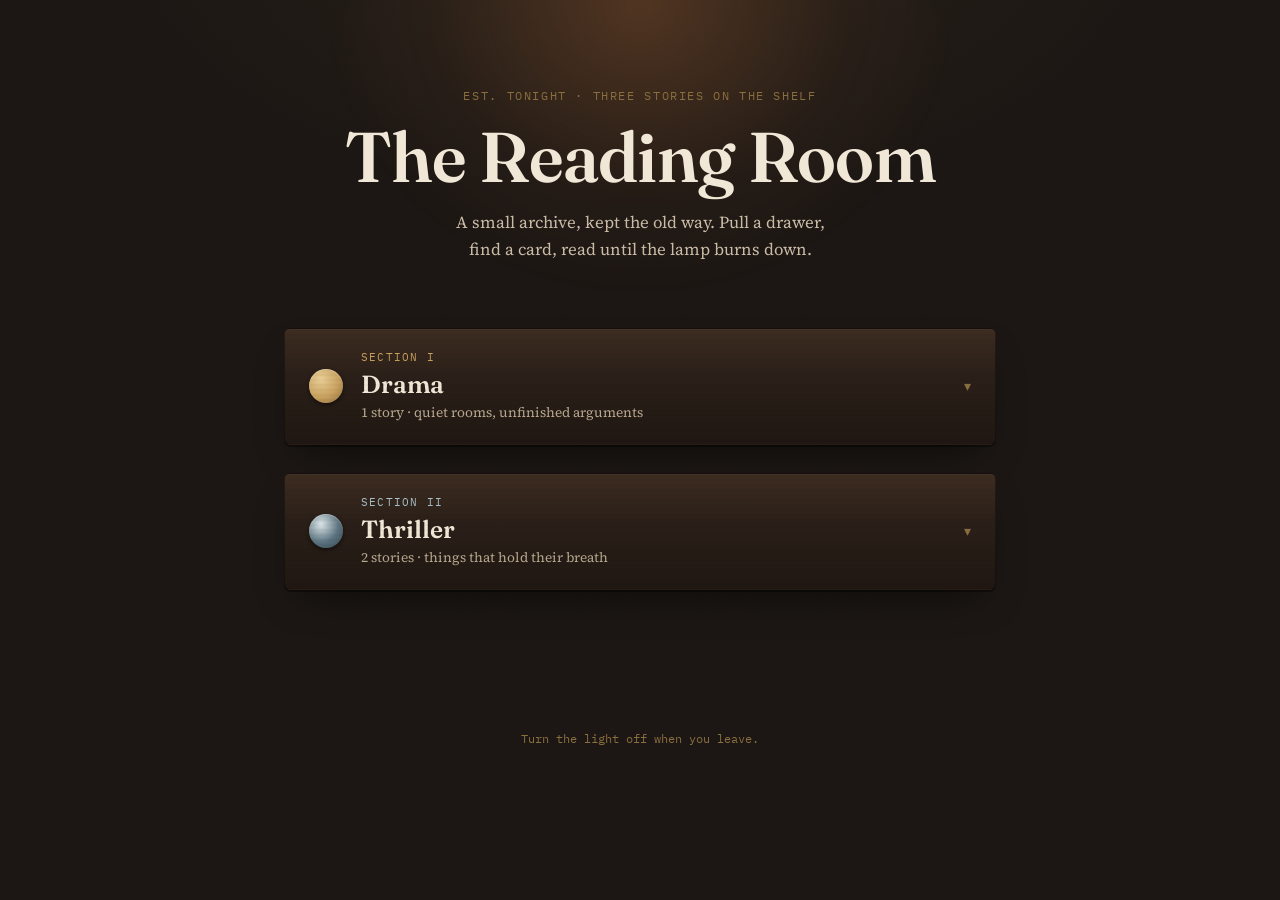
==== index.html @ 81f216c8 "Add files via upload" ====
<!doctype html>
<html lang="en">
<head>
<meta charset="UTF-8">
<meta name="viewport" content="width=device-width, initial-scale=1.0">
<title>The Reading Room — a small archive of stories</title>
<meta name="description" content="A small archive of three stories — one drama, two thrillers — shelved like a card catalog and read like a book.">

<link rel="preconnect" href="https://fonts.googleapis.com">
<link rel="preconnect" href="https://fonts.gstatic.com" crossorigin>
<link href="https://fonts.googleapis.com/css2?family=Fraunces:ital,opsz,wght@0,9..144,400;0,9..144,600;0,9..144,700;1,9..144,500&family=Source+Serif+4:opsz,wght@8..60,400;8..60,500;8..60,600&family=IBM+Plex+Mono:wght@400;500&display=swap" rel="stylesheet">

<link rel="stylesheet" href="style.css">
</head>
<body>

  <div class="grain"></div>

  <header class="site-head">
    <div class="site-head__inner">
      <p class="eyebrow">est. tonight &middot; three stories on the shelf</p>
      <h1 class="wordmark">The Reading&nbsp;Room</h1>
      <p class="tagline">A small archive, kept the old way. Pull a drawer, find a card, read until the lamp burns down.</p>
    </div>
    <div class="lamp" aria-hidden="true"><div class="lamp__glow"></div></div>
  </header>

  <main class="catalog" id="catalog">

    <!-- DRAMA DRAWER -->
    <section class="drawer" data-genre="drama" data-count="1">
      <button class="drawer__face" aria-expanded="false" aria-controls="drawer-drama">
        <span class="drawer__pull" aria-hidden="true"></span>
        <span class="drawer__label">
          <span class="drawer__tab">Section I</span>
          <span class="drawer__title">Drama</span>
          <span class="drawer__meta">1 story &middot; quiet rooms, unfinished arguments</span>
        </span>
        <span class="drawer__chevron" aria-hidden="true">&#9662;</span>
      </button>
      <div class="drawer__body" id="drawer-drama">
        <div class="drawer__inner">
          <div class="index-cards" data-genre="drama"></div>
        </div>
      </div>
    </section>

    <!-- THRILLER DRAWER -->
    <section class="drawer" data-genre="thriller" data-count="2">
      <button class="drawer__face" aria-expanded="false" aria-controls="drawer-thriller">
        <span class="drawer__pull" aria-hidden="true"></span>
        <span class="drawer__label">
          <span class="drawer__tab">Section II</span>
          <span class="drawer__title">Thriller</span>
          <span class="drawer__meta">2 stories &middot; things that hold their breath</span>
        </span>
        <span class="drawer__chevron" aria-hidden="true">&#9662;</span>
      </button>
      <div class="drawer__body" id="drawer-thriller">
        <div class="drawer__inner">
          <div class="index-cards" data-genre="thriller"></div>
        </div>
      </div>
    </section>

  </main>

  <footer class="site-foot">
    <p>Turn the light off when you leave.</p>
  </footer>

  <!-- READER OVERLAY -->
  <div class="reader" id="reader" aria-hidden="true" role="dialog" aria-modal="true" aria-labelledby="reader-title">
    <div class="reader__scrim" data-close></div>
    <article class="reader__page">
      <button class="reader__close" data-close aria-label="Close story">
        <span class="reader__close-ribbon" aria-hidden="true"></span>
        <span>Close</span>
      </button>
      <div class="reader__scroll">
        <p class="reader__eyebrow" id="reader-genre"></p>
        <h2 class="reader__title" id="reader-title"></h2>
        <p class="reader__byline" id="reader-byline"></p>
        <div class="reader__rule" aria-hidden="true"></div>
        <div class="reader__body" id="reader-body"></div>
        <div class="reader__end" aria-hidden="true">&#8258;</div>
      </div>
    </article>
  </div>

  <script src="script.js"></script>
</body>
</html>
---- style.css ----
/* ============================================================
   THE READING ROOM — a card-catalog archive of three stories
   Tokens
   ============================================================ */
:root{
  --bg:            #1B1613;
  --bg-deep:       #120E0C;
  --wood:          #2B2019;
  --wood-hi:       #3D2C20;
  --wood-lo:       #201712;
  --brass:         #C9A15F;
  --brass-dim:     #8A6E3F;
  --parchment:     #F1E7D6;
  --card:          #EFE3CC;
  --card-shadow:   #b8a582;
  --ink:           #241C15;
  --ink-soft:      #5C4D3C;
  --drama:         #C1703B;
  --drama-deep:    #7A431F;
  --thriller:      #5C7480;
  --thriller-deep: #33454E;
  --pin:           #9A3B3B;

  --f-display: 'Fraunces', serif;
  --f-read:    'Source Serif 4', Georgia, serif;
  --f-mono:    'IBM Plex Mono', monospace;

  --radius-card: 3px;
  --radius-drawer: 6px;
}

*{ box-sizing: border-box; }
html{ scroll-behavior: smooth; }

body{
  margin:0;
  min-height:100vh;
  background:
    radial-gradient(ellipse 900px 500px at 50% -10%, rgba(201,161,95,0.08), transparent 60%),
    var(--bg);
  color: var(--parchment);
  font-family: var(--f-read);
  -webkit-font-smoothing: antialiased;
}

@media (prefers-reduced-motion: reduce){
  *{ animation-duration: 0.01ms !important; transition-duration: 0.01ms !important; }
}

/* subtle film-grain texture overlay */
.grain{
  position: fixed; inset:0; pointer-events:none; z-index: 1;
  opacity: 0.05; mix-blend-mode: overlay;
  background-image: url("data:image/svg+xml,%3Csvg xmlns='http://www.w3.org/2000/svg' width='120' height='120'%3E%3Cfilter id='n'%3E%3CfeTurbulence type='fractalNoise' baseFrequency='0.9' numOctaves='2' stitchTiles='stitch'/%3E%3C/filter%3E%3Crect width='100%25' height='100%25' filter='url(%23n)'/%3E%3C/svg%3E");
}

a{ color: inherit; }

::selection{ background: var(--brass); color: var(--ink); }

button{ font-family: inherit; }

/* ============================================================
   HEADER
   ============================================================ */
.site-head{
  position: relative;
  padding: 5.5rem 1.5rem 4rem;
  text-align: center;
  overflow: hidden;
}
.site-head__inner{
  position: relative; z-index: 2;
  max-width: 640px; margin: 0 auto;
}
.eyebrow{
  font-family: var(--f-mono);
  font-size: 0.72rem;
  letter-spacing: 0.14em;
  text-transform: uppercase;
  color: var(--brass-dim);
  margin: 0 0 1.1rem;
}
.wordmark{
  font-family: var(--f-display);
  font-weight: 600;
  font-size: clamp(2.6rem, 6vw, 4.4rem);
  line-height: 1.02;
  margin: 0 0 1.1rem;
  color: var(--parchment);
  letter-spacing: -0.01em;
}
.tagline{
  font-size: 1.05rem;
  line-height: 1.6;
  color: #C9BBA6;
  max-width: 44ch;
  margin: 0 auto;
}

/* small ambient lamp glow behind the header, evokes a desk lamp lit at night */
.lamp{
  position:absolute; left:50%; top:-120px; width:640px; height:420px;
  transform: translateX(-50%);
  z-index: 1; pointer-events:none;
}
.lamp__glow{
  position:absolute; inset:0; border-radius:50%;
  background: radial-gradient(ellipse at 50% 30%, rgba(193,112,59,0.28), rgba(193,112,59,0.05) 45%, transparent 70%);
  filter: blur(4px);
  animation: flicker 7s ease-in-out infinite;
}
@keyframes flicker{
  0%, 100% { opacity: 1; }
  48% { opacity: 0.94; }
  50% { opacity: 0.82; }
  52% { opacity: 0.96; }
}

/* ============================================================
   CATALOG — the two drawers
   ============================================================ */
.catalog{
  max-width: 760px;
  margin: 0 auto;
  padding: 0 1.5rem 6rem;
  display: flex;
  flex-direction: column;
  gap: 1.75rem;
  position: relative;
  z-index: 2;
}

.drawer{
  border-radius: var(--radius-drawer);
  background: linear-gradient(180deg, var(--wood-hi), var(--wood) 40%, var(--wood-lo));
  box-shadow:
    0 1px 0 rgba(255,255,255,0.04) inset,
    0 18px 40px -18px rgba(0,0,0,0.65),
    0 2px 0 rgba(0,0,0,0.4);
  border: 1px solid rgba(0,0,0,0.35);
  overflow: hidden;
}

.drawer__face{
  width: 100%;
  display: grid;
  grid-template-columns: auto 1fr auto;
  align-items: center;
  gap: 1.1rem;
  padding: 1.35rem 1.5rem;
  background: transparent;
  border: none;
  color: inherit;
  cursor: pointer;
  text-align: left;
  position: relative;
}
.drawer__face::after{
  /* wood-grain hint */
  content: "";
  position: absolute; inset: 0;
  background: repeating-linear-gradient(180deg, rgba(0,0,0,0.05) 0 2px, transparent 2px 5px);
  opacity: 0.5; pointer-events: none;
}

.drawer__pull{
  width: 34px; height: 34px;
  border-radius: 50%;
  background:
    radial-gradient(circle at 35% 30%, #E8CE96, var(--brass) 55%, var(--brass-dim) 100%);
  box-shadow: 0 2px 4px rgba(0,0,0,0.5), inset 0 1px 1px rgba(255,255,255,0.3);
  flex-shrink: 0;
}

.drawer__label{ display:flex; flex-direction: column; gap: 0.28rem; min-width:0; }
.drawer__tab{
  font-family: var(--f-mono);
  font-size: 0.68rem;
  letter-spacing: 0.12em;
  text-transform: uppercase;
  color: var(--brass);
}
.drawer__title{
  font-family: var(--f-display);
  font-weight: 600;
  font-size: 1.55rem;
  color: var(--parchment);
}
.drawer__meta{
  font-size: 0.85rem;
  color: #B7A78E;
}
[data-genre="thriller"] .drawer__tab{ color: #A9C0CB; }
[data-genre="thriller"] .drawer__pull{
  background: radial-gradient(circle at 35% 30%, #DCE6E9, var(--thriller) 55%, var(--thriller-deep) 100%);
}

.drawer__chevron{
  font-size: 0.9rem;
  color: var(--brass-dim);
  transition: transform 0.35s ease;
  justify-self: end;
}
.drawer__face[aria-expanded="true"] .drawer__chevron{ transform: rotate(180deg); }

.drawer__body{
  max-height: 0;
  overflow: hidden;
  transition: max-height 0.5s cubic-bezier(.4,0,.2,1);
}
.drawer__body.is-open{ max-height: 1400px; }

.drawer__inner{
  padding: 0.25rem 1.5rem 1.75rem;
  background: linear-gradient(180deg, rgba(0,0,0,0.18), transparent 12%);
}

/* index cards inside a drawer */
.index-cards{
  display: flex;
  flex-direction: column;
  gap: 0.9rem;
  padding-top: 0.5rem;
}

.index-card{
  --accent: var(--drama);
  --accent-deep: var(--drama-deep);
  position: relative;
  background: linear-gradient(180deg, var(--card), #E4D6BB);
  color: var(--ink);
  border-radius: var(--radius-card);
  padding: 1.1rem 1.25rem 1.1rem 1.65rem;
  box-shadow: 0 10px 18px -10px rgba(0,0,0,0.55), 0 1px 0 rgba(255,255,255,0.5) inset;
  cursor: pointer;
  border: none;
  text-align: left;
  width: 100%;
  font-family: inherit;
  display: grid;
  grid-template-columns: 1fr auto;
  align-items: start;
  gap: 0.75rem;
  opacity: 0;
  transform: translateY(8px);
  animation: card-in 0.45s ease forwards;
  transition: transform 0.25s ease, box-shadow 0.25s ease;
}
.index-card:hover, .index-card:focus-visible{
  transform: translateY(2px);
  box-shadow: 0 6px 14px -8px rgba(0,0,0,0.6), 0 1px 0 rgba(255,255,255,0.5) inset;
}
.index-card::before{
  /* punch hole, like a real library card */
  content: "";
  position: absolute; left: 0.55rem; top: 50%; transform: translateY(-50%);
  width: 9px; height: 9px; border-radius: 50%;
  background: var(--bg-deep);
  box-shadow: 0 0 0 2px rgba(0,0,0,0.08);
}
.index-card::after{
  content: "";
  position: absolute; left: 0; top: 10%; bottom: 10%;
  width: 4px; border-radius: 2px;
  background: var(--accent);
}
[data-genre="thriller"] .index-card{ --accent: var(--thriller); --accent-deep: var(--thriller-deep); }

@keyframes card-in{
  to{ opacity: 1; transform: translateY(0); }
}
.index-card:nth-child(1){ animation-delay: 0.04s; }
.index-card:nth-child(2){ animation-delay: 0.12s; }
.index-card:nth-child(3){ animation-delay: 0.2s; }

.index-card__main{ min-width: 0; }
.index-card__kicker{
  font-family: var(--f-mono);
  font-size: 0.66rem;
  letter-spacing: 0.1em;
  text-transform: uppercase;
  color: var(--accent-deep);
  display: block;
  margin-bottom: 0.3rem;
}
.index-card__title{
  font-family: var(--f-display);
  font-weight: 600;
  font-size: 1.15rem;
  margin: 0 0 0.35rem;
  color: var(--ink);
}
.index-card__blurb{
  font-size: 0.88rem;
  line-height: 1.5;
  color: var(--ink-soft);
  margin: 0;
}
.index-card__aside{
  font-family: var(--f-mono);
  font-size: 0.72rem;
  color: var(--ink-soft);
  text-align: right;
  white-space: nowrap;
  padding-top: 0.1rem;
}
.load-error{
  font-family: var(--f-mono);
  font-size: 0.82rem;
  line-height: 1.6;
  color: #C9BBA6;
  padding: 1rem 0.25rem;
}
.load-error code{
  background: rgba(0,0,0,0.3);
  padding: 0.1em 0.4em;
  border-radius: 3px;
}

.index-card__aside .open-hint{
  display:block; margin-top: 0.5rem;
  color: var(--accent-deep);
  font-weight: 500;
}

/* ============================================================
   FOOTER
   ============================================================ */
.site-foot{
  text-align: center;
  padding: 2rem 1.5rem 4rem;
  font-family: var(--f-mono);
  font-size: 0.78rem;
  color: var(--brass-dim);
  position: relative; z-index: 2;
}

/* ============================================================
   READER — full-page "open book" overlay
   ============================================================ */
.reader{
  position: fixed; inset: 0;
  z-index: 50;
  display: flex;
  align-items: flex-start;
  justify-content: center;
  visibility: hidden;
  opacity: 0;
  transition: opacity 0.35s ease, visibility 0s linear 0.35s;
}
.reader.is-open{
  visibility: visible;
  opacity: 1;
  transition: opacity 0.35s ease;
}
.reader__scrim{
  position: absolute; inset: 0;
  background: rgba(9,7,5,0.82);
  backdrop-filter: blur(3px);
}
.reader__page{
  position: relative;
  z-index: 1;
  width: min(720px, 92vw);
  max-height: 88vh;
  margin: 4vh auto;
  background: var(--parchment);
  color: var(--ink);
  border-radius: 4px;
  box-shadow: 0 40px 80px -20px rgba(0,0,0,0.6);
  overflow: hidden;
  transform: translateY(18px) scale(0.985);
  transition: transform 0.4s cubic-bezier(.2,.8,.2,1);
  display: flex;
  flex-direction: column;
}
.reader.is-open .reader__page{ transform: translateY(0) scale(1); }

.reader__close{
  position: absolute;
  top: 0; right: 1.75rem;
  display: flex; flex-direction: column; align-items: center;
  gap: 0.15rem;
  background: var(--pin);
  color: #F6E9E9;
  border: none;
  padding: 0.5rem 0.85rem 0.7rem;
  font-family: var(--f-mono);
  font-size: 0.68rem;
  letter-spacing: 0.06em;
  text-transform: uppercase;
  cursor: pointer;
  border-radius: 0 0 4px 4px;
  z-index: 2;
  box-shadow: 0 6px 12px -6px rgba(0,0,0,0.5);
  transition: transform 0.15s ease, background 0.15s ease;
}
.reader__close:hover{ background: #B24747; transform: translateY(1px); }

.reader__scroll{
  overflow-y: auto;
  padding: 3.25rem 3rem 4rem;
}
@media (max-width: 640px){
  .reader__scroll{ padding: 3.25rem 1.35rem 3.5rem; }
  .reader__close{ right: 0.75rem; }
}

.reader__eyebrow{
  font-family: var(--f-mono);
  font-size: 0.7rem;
  letter-spacing: 0.12em;
  text-transform: uppercase;
  color: var(--drama-deep);
  margin: 0 0 0.6rem;
}
.reader[data-genre="thriller"] .reader__eyebrow{ color: var(--thriller-deep); }

.reader__title{
  font-family: var(--f-display);
  font-weight: 700;
  font-size: clamp(1.7rem, 4vw, 2.3rem);
  line-height: 1.12;
  margin: 0 0 0.5rem;
}
.reader__byline{
  font-family: var(--f-mono);
  font-size: 0.8rem;
  color: var(--ink-soft);
  margin: 0;
}
.reader__rule{
  width: 48px; height: 2px;
  background: var(--ink-soft);
  opacity: 0.35;
  margin: 1.6rem 0 1.8rem;
}
.reader__body{
  font-family: var(--f-read);
  font-size: 1.08rem;
  line-height: 1.75;
  columns: 1;
}
.reader__body p{
  margin: 0 0 1.15em;
}
.reader__body p:first-of-type::first-letter{
  font-family: var(--f-display);
  font-size: 3.1rem;
  font-weight: 600;
  float: left;
  line-height: 0.8;
  padding: 0.1rem 0.12em 0 0;
  color: var(--drama-deep);
}
.reader[data-genre="thriller"] .reader__body p:first-of-type::first-letter{
  color: var(--thriller-deep);
}
.reader__end{
  text-align: center;
  font-size: 1.3rem;
  color: var(--ink-soft);
  opacity: 0.5;
  margin-top: 1rem;
}

/* focus visibility for keyboard users */
button:focus-visible, .index-card:focus-visible{
  outline: 2px solid var(--brass);
  outline-offset: 2px;
}

/* ============================================================
   RESPONSIVE
   ============================================================ */
@media (max-width: 560px){
  .site-head{ padding: 4rem 1.25rem 3rem; }
  .drawer__face{ padding: 1.1rem 1.1rem; gap: 0.8rem; }
  .drawer__title{ font-size: 1.3rem; }
  .index-card{ grid-template-columns: 1fr; }
  .index-card__aside{ text-align: left; }
}
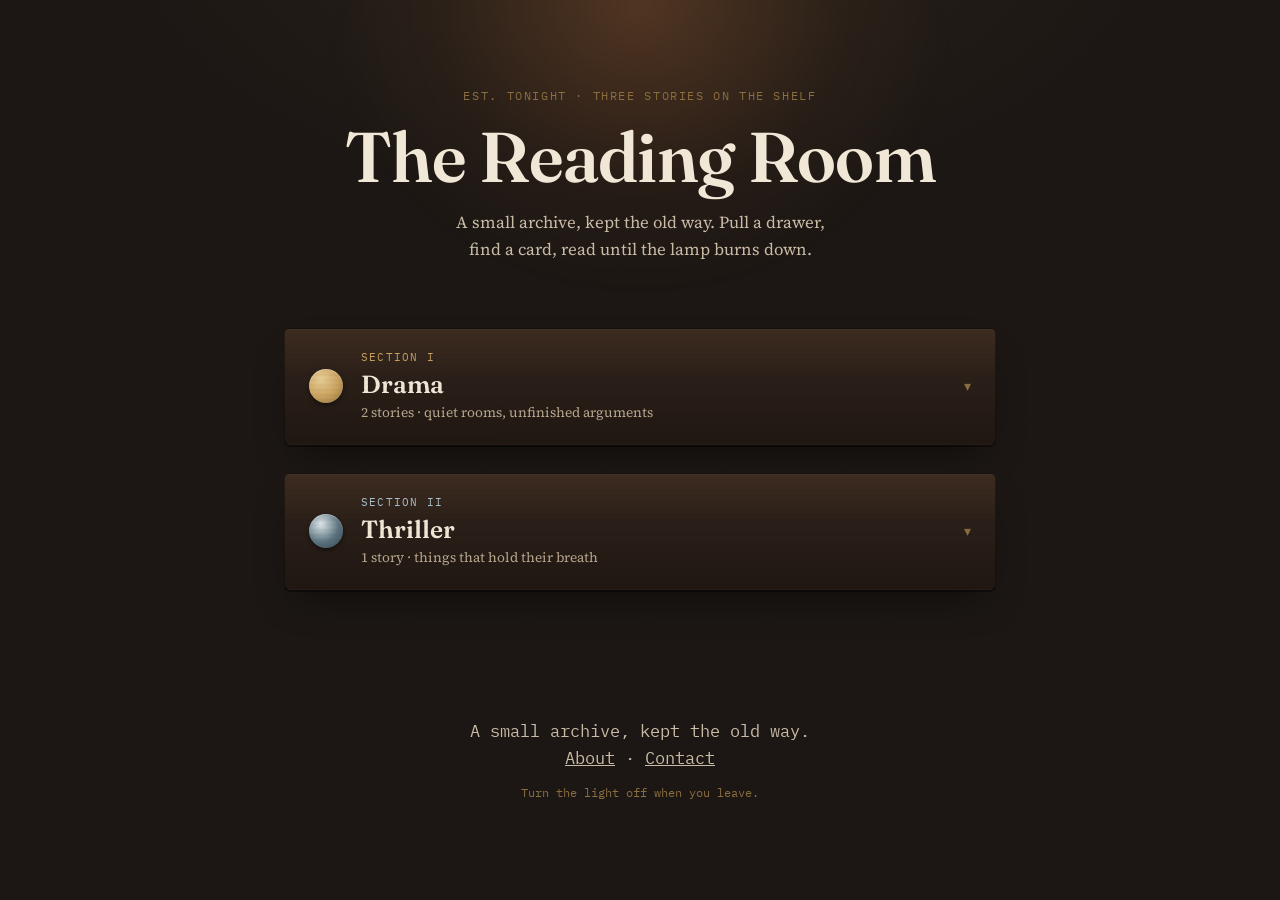
==== commit ac37795a: "init" ====
--- a/index.html
+++ b/index.html
@@ -34,7 +34,7 @@
         <span class="drawer__label">
           <span class="drawer__tab">Section I</span>
           <span class="drawer__title">Drama</span>
-          <span class="drawer__meta">1 story &middot; quiet rooms, unfinished arguments</span>
+          <span class="drawer__meta">2 stories &middot; quiet rooms, unfinished arguments</span>
         </span>
         <span class="drawer__chevron" aria-hidden="true">&#9662;</span>
       </button>
@@ -52,7 +52,7 @@
         <span class="drawer__label">
           <span class="drawer__tab">Section II</span>
           <span class="drawer__title">Thriller</span>
-          <span class="drawer__meta">2 stories &middot; things that hold their breath</span>
+          <span class="drawer__meta">1 story &middot; things that hold their breath</span>
         </span>
         <span class="drawer__chevron" aria-hidden="true">&#9662;</span>
       </button>
@@ -66,6 +66,12 @@
   </main>
 
   <footer class="site-foot">
+     <p class="tagline">
+  A small archive, kept the old way.
+  <br>
+  <a href="about.html">About</a> ·
+  <a href="contact.html">Contact</a>
+</p>
     <p>Turn the light off when you leave.</p>
   </footer>
 
@@ -88,6 +94,8 @@
     </article>
   </div>
 
+
+
   <script src="script.js"></script>
 </body>
 </html>
